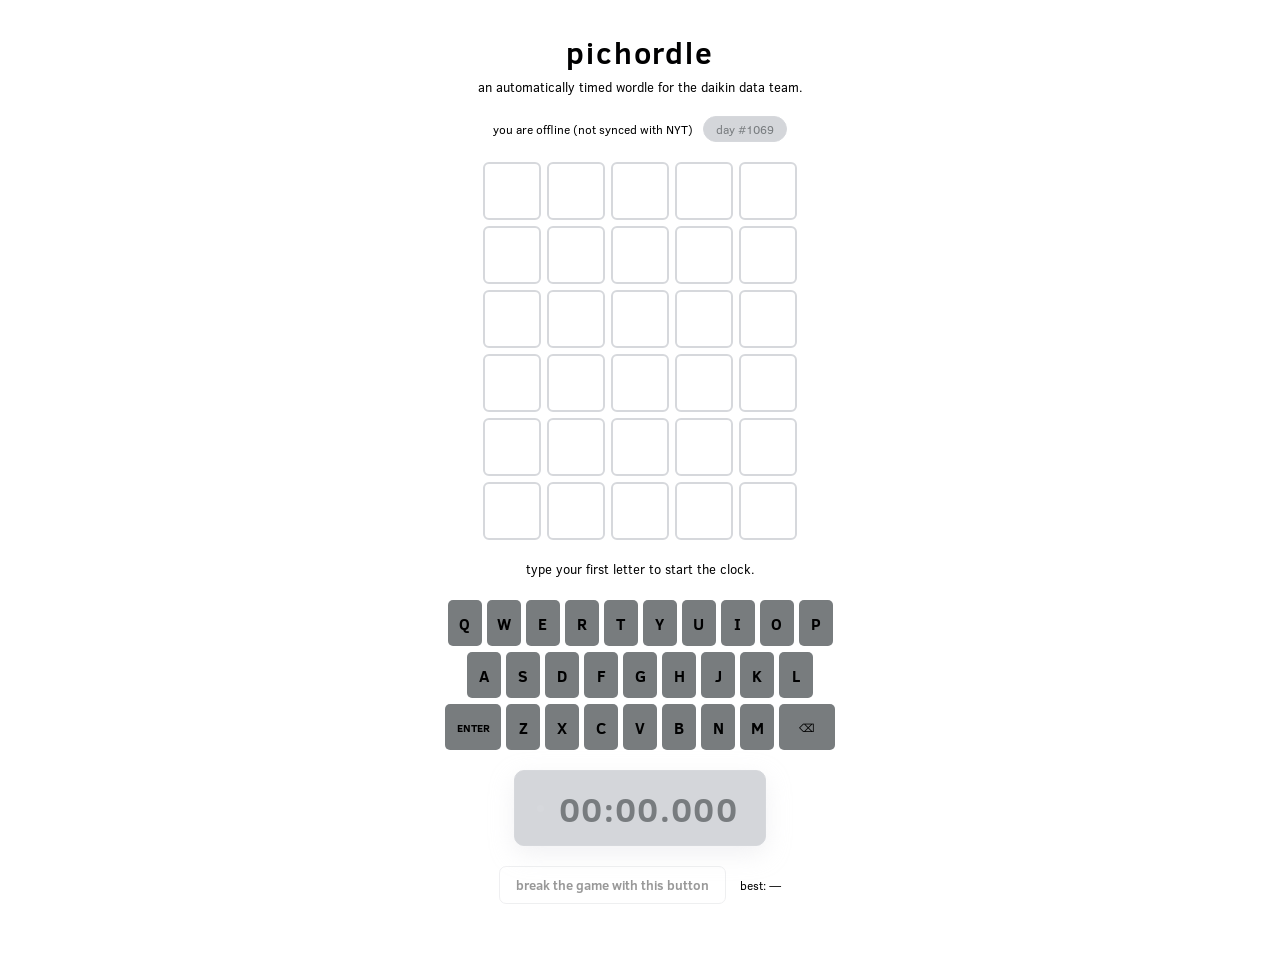
==== pichordle/index.html @ 68de8104 "added pichordle to index, testing out link to it. also updated readme finally" ====
<!DOCTYPE html>
<html lang="en">
<head>
<meta charset="UTF-8">
<meta name="viewport" content="width=device-width, initial-scale=1.0">
<title>pichordle</title>
<style>
  :root {
    --bg: #ffffff;
    --panel: #d4d6da;
    --tile-bg: #ffffff;
    --tile-border: #d6d8dc;
    --ink: #000001;
    --ink-dim: #000000;
    --accent: #0095e0a9;
    --accent-dim: #54c2f193;
    --dark: #000000;
    --white: #ffffff;
    --green: #6baa64;
    --yellow:#c8b458;
    --gray: #787c7f;
    --red: #B0574A;
    --sansserif: 'Clear Sans', 'Helvetica Neue', 'Arial', sans-serif;
  }

  * { box-sizing: border-box; }

  @font-face {
    font-family: "Clear Sans";
    src:
        url("../clearsans/ClearSans-Regular.woff") format("woff");
    font-weight: 400;
    font-style: normal;
    font-display: swap;
}

@font-face {
    font-family: "Clear Sans";
    src:
        url("../clearsans/ClearSans-Bold.woff") format("woff");
    font-weight: 700;
    font-style: normal;
    font-display: swap;
}

  body {
    margin: 0;
    min-height: 100vh;
    background: var(--bg);
    /* background-image: radial-gradient(circle at 50% -10%, rgba(16, 146, 245, 0.772), transparent 60%); */
    color: var(--ink);
    font-family: var(--sansserif);
    display: flex;
    justify-content: center;
    padding: 32px 16px 60px;
  }

  .app {
    width: 100%;
    max-width: 420px;
    display: flex;
    flex-direction: column;
    align-items: center;
    gap: 20px;
  }

  header { text-align: center; }

  .eyebrow {
    font-family: var(--sansserif);
    font-size: 12px;
    letter-spacing: 0.35em;
    color: var(--accent);
    margin: 0 0 6px;
    text-transform: uppercase;
  }

  h1 {
    font-family: var(--sansserif);
    font-size: 30px;
    font-weight: 700;
    letter-spacing: 0.06em;
    margin: 0 0 6px;
  }

  .tagline { font-family: var(--sansserif); font-size: 13px; color: var(--ink-dim); margin: 0; }

  .mode-row {
    display: flex;
    align-items: center;
    gap: 10px;
    font-family: var(--sansserif);
    font-size: 12px;
    color: var(--ink-dim);
  }

  .mode-badge {
    background: var(--panel);
    border: 1px solid var(--tile-border);
    border-radius: 999px;
    padding: 4px 12px;
    color: var(--gray);
  }

  .timer-wrap {
    display: flex;
    align-items: center;
    gap: 10px;
    background: var(--panel);
    border: 1px solid var(--tile-border);
    border-radius: 10px;
    padding: 14px 22px;
    box-shadow: inset 0 1px 0 rgba(214, 216, 220, 0.03), 0 8px 24px rgba(214, 216, 220, .35);
  }

  .timer {
    font-family: var(--sansserif);
    font-size: 34px;
    font-weight: 700;
    letter-spacing: 0.04em;
    font-variant-numeric: tabular-nums;
    color: var(--gray);
    transition: color 0.15s ease, text-shadow 0.15s ease;
    min-width: 9ch;
    text-align: center;
  }

  .timer.running { color: var(--white); text-shadow: 0 0 14px rgba(214, 216, 220, .35); }
  .timer.locked { animation: lockFlash 0.4s ease; }

  @keyframes lockFlash {
    0% { color: var(--ink); text-shadow: none; }
    35% { color: var(--bg); background: var(--accent); }
    100% { color: var(--ink); text-shadow: none; }
  }

  .timer-dot {
    width: 7px; height: 7px; border-radius: 50%;
    background: var(--tile-border);
    transition: background 0.2s ease, box-shadow 0.2s ease;
  }
  .timer-dot.live {
    background: var(--accent);
    box-shadow: 0 0 8px var(--accent);
    animation: pulse 1s ease-in-out infinite;
  }
  @keyframes pulse { 0%, 100% { opacity: 1; } 50% { opacity: 0.35; } }

  .board { display: grid; grid-template-rows: repeat(6, 1fr); gap: 6px; }
  .row { display: grid; grid-template-columns: repeat(5, 1fr); gap: 6px; }
  .row.shake { animation: shake 0.4s ease; }
  @keyframes shake {
    10%, 90% { transform: translateX(-2px); }
    20%, 80% { transform: translateX(4px); }
    30%, 50%, 70% { transform: translateX(-8px); }
    40%, 60% { transform: translateX(8px); }
  }

  .tile {
    width: 58px; height: 58px;
    border: 2px solid var(--tile-border);
    background: var(--tile-bg);
    border-radius: 6px;
    display: flex; align-items: center; justify-content: center;
    font-family: var(--sansserif);
    font-size: 26px; font-weight: 700;
    line-height: 1;
    color: var(--ink);
    text-transform: uppercase;
    transform-style: preserve-3d;
  }

  .tile span {
    transform: translateY(-0.06em);
  }

  .tile.filled { border-color: #565947; animation: pop 0.1s ease; }
  @keyframes pop { 0% { transform: scale(0.9); } 100% { transform: scale(1); } }

  .tile.flip {
    animation-name: flipTile;
    animation-duration: 0.55s;
    animation-timing-function: ease-in-out;
    animation-fill-mode: forwards;
  }

  @keyframes flipTile {
    0%   { transform: rotateX(0deg); border-color: var(--tile-border); background: var(--tile-bg); color: var(--ink); }
    50%  { transform: rotateX(90deg); color: var(--ink); }
    51%  { background: var(--row-bg, var(--tile-bg)); border-color: var(--row-bg, var(--tile-border)); color: var(--white); }
    100% { transform: rotateX(0deg); background: var(--row-bg, var(--tile-bg)); border-color: var(--row-bg, var(--tile-border)); color: var(--white); }
  }

  .tile.correct { --row-bg: var(--green); }
  .tile.present { --row-bg: var(--yellow); }
  .tile.absent  { --row-bg: var(--gray); }

  @media (prefers-reduced-motion: reduce) {
    .tile.flip { animation: none; }
    .tile.correct { background: var(--green); border-color: var(--green); color: var(--white); }
    .tile.present { background: var(--yellow); border-color: var(--yellow); color: var(--white); }
    .tile.absent  { background: var(--gray); border-color: var(--gray); color: var(--white); }
    .timer.locked { animation: none; }
    .row.shake { animation: none; }
  }

  .message { font-family: var(--sansserif); min-height: 20px; font-size: 13px; color: var(--ink-dim); text-align: center; }
  .message.win { color: var(--green); }
  .message.lose { color: var(--yellow); }
  .message.warn { color: var(--red); }

  .keyboard { display: flex; flex-direction: column; gap: 6px; width: 100%; max-width: 420px; }
  .krow { display: flex; justify-content: center; gap: 5px; }

  .key {
    font-family: var(--sansserif); font-weight: 550; font-size: 16px;
    background: #787c7e; color: var(--ink);
    border: none; border-radius: 5px;
    height: 46px; flex: 1; max-width: 34px;
    display: flex; align-items: center; justify-content: center;
    cursor: pointer; user-select: none;
    transition: background 0.15s ease, transform 0.05s ease;
  }
  .key:active { transform: scale(0.94); }
  .key:focus-visible { outline: 2px solid var(--accent); outline-offset: 2px; }
  .key.wide { max-width: 56px; font-size: 11px; }
  .key.correct { background: var(--green); color: #14170F; }
  .key.present { background: var(--yellow); color: #14170F; }
  .key.absent  { background: #d4d6da; color: var(--white); }
  .key:disabled { opacity: 0.4; cursor: default; }

  .controls {
    display: flex; align-items: center; gap: 14px;
    font-size: 12px; color: var(--ink-dim); font-family: var(--sansserif);
  }

  .new-word-btn {
    font-family: var(--sansserif); font-weight: 600; font-size: 13px;
    background: transparent; border: 1px solid var(--tile-border); color: var(--ink);
    padding: 9px 16px; border-radius: 7px; cursor: pointer;
    transition: border-color 0.15s ease, background 0.15s ease;
  }
  .new-word-btn:hover { border-color: var(--accent); }
  .new-word-btn:focus-visible { outline: 2px solid var(--accent); outline-offset: 2px; }
  .new-word-btn:disabled { opacity: 0.4; cursor: default; }

  @media (max-width: 380px) {
    .tile { width: 15vw; height: 15vw; font-size: 6vw; }
    .timer { font-size: 26px; }
  }
</style>
</head>
<body>
<div class="app">
  <header>
    <!-- <p class="eyebrow">an automatically timed wordle for the daikin data team.</p> -->
    <h1>pichordle</h1>
    <p class="tagline">an automatically timed wordle for the daikin data team.</p>
  </header>

  <div class="mode-row">
    <span id="modeLabel">Loading word lists…</span>
    <span class="mode-badge" id="dayBadge"></span>
  </div>

  <div class="board" id="board"></div>

  <div class="message" id="message">Loading word list…</div>

  <div class="keyboard" id="keyboard"></div>

  <div class="timer-wrap">
    <div class="timer-dot" id="timerDot"></div>
    <div class="timer" id="timer">00:00.000</div>
  </div>

  <div class="controls">
    <button class="new-word-btn" id="practiceBtn" disabled>break the game with this button</button>
    <span id="bestTime">best: —</span>
  </div>
</div>

<script>
(function () {
  // ---------------------------- word list sources ----------------------------------
  // in production, hosting these two newline-separated .txt files next to this
  // page will allow the fetches below to automatically pick them up:
  //   valid-wordle-words.txt  -> every guess players are allowed to submit
  //   wordle-answers.txt      -> the smaller pool that daily/practice answer is drawn from. might remove practice later
  const GUESS_LIST_URL = "valid-wordle-words.txt";
  const ANSWER_LIST_URL = "wordle-answers.txt";

  // Fallback so this preview still works with no file server behind it.
  const FALLBACK_ANSWERS = ["ABOUT","OTHER","WHICH","THEIR","THERE","FIRST","WATER","AFTER","WHERE","THINK",
    "WORLD","GREAT","SOUND","STILL","MOUNT","TABLE","STONE","LIGHT","SMILE","SPACE","PLANT","QUIET",
    "BRAVE","CROWN","DREAM","EARTH","FIELD","GHOST","HOUSE","IMAGE","LEMON","MONEY","NORTH","OCEAN",
    "PAPER","QUEEN","RIVER","SUGAR","TIGER","UNCLE","VOICE","WOMAN","YOUTH","ZEBRA","APPLE","BREAD",
    "CHESS","DANCE","EAGLE","FLAME","GRAPE","HONEY","IVORY","JELLY","LUCKY","MAGIC","NINJA","OLIVE",
    "PIANO","QUEST","ROYAL","SNAKE","TRUCK","UNITY","VITAL","WHALE","EXTRA","AMBER","BLAZE","CABLE",
    "DELTA","EMBER","FROST","GLIDE","HASTE","LODGE","MAPLE","NOBLE","ORBIT","PRIZE","RIDGE","STORM",
    "TOAST","URBAN","VALVE","WOVEN","YIELD"];
  const FALLBACK_EXTRA_GUESSES = ["ADIEU","STARE","CRANE","SLATE","TRACE","IRATE","ARISE","RAISE",
    "ALOOF","BEIGE","EPOCH","FUZZY","GAUZE","HUMID","LILAC","NAIVE","OXIDE","RUMBA","SIEVE","TULIP",
    "WALTZ","YACHT","FJORD","GUAVA","HYENA","OMEGA","PROXY","QUALM","RHYME","THYME","VOCAL","ABYSS",
    "BOUGH","CHUTE","DOUGH","FROTH","GRIME","HITCH","LATCH","MIRTH","NUDGE","OUNCE","PLUSH","QUOTA",
    "RELIC","SCORN"];

  const WORD_LEN = 5;
  const MAX_GUESSES = 6;
  // epoch for the daily word, day 0. not sure if this is necessary with the new pull logic
  const EPOCH = Date.UTC(2024, 0, 1);

  let VALID_GUESSES = new Set();
  let ANSWERS = [];
  let usingFallback = false;

  let target = "";
  let board = [];
  let currentRow = 0;
  let currentCol = 0;
  let gameOver = false;
  let animating = false;
  let startTime = null;
  let rafId = null;
  let bestTimeMs = null;
  let isDailyMode = true;
  const keyStatus = {};

  const boardEl = document.getElementById("board");
  const keyboardEl = document.getElementById("keyboard");
  const messageEl = document.getElementById("message");
  const timerEl = document.getElementById("timer");
  const timerDotEl = document.getElementById("timerDot");
  const bestTimeEl = document.getElementById("bestTime");
  const practiceBtn = document.getElementById("practiceBtn");
  const modeLabel = document.getElementById("modeLabel");
  const dayBadge = document.getElementById("dayBadge");

  function parseWordFile(text) {
    return text.split(/\r?\n/)
      .map(w => w.trim().toUpperCase())
      .filter(w => /^[A-Z]{5}$/.test(w));
  }

  async function loadWordLists() {
    try {
      const [guessText, answerText] = await Promise.all([
        fetch(GUESS_LIST_URL).then(r => { if (!r.ok) throw new Error("guess list missing"); return r.text(); }),
        fetch(ANSWER_LIST_URL).then(r => { if (!r.ok) throw new Error("answer list missing"); return r.text(); })
      ]);
      const guesses = parseWordFile(guessText);
      const answers = parseWordFile(answerText);
      if (guesses.length === 0 || answers.length === 0) throw new Error("empty list");
      answers.forEach(w => guesses.includes(w) || guesses.push(w)); // answers are always valid guesses
      VALID_GUESSES = new Set(guesses);
      ANSWERS = answers;
      usingFallback = false;
    } catch (e) {
      const guesses = FALLBACK_ANSWERS.concat(FALLBACK_EXTRA_GUESSES);
      VALID_GUESSES = new Set(guesses);
      ANSWERS = FALLBACK_ANSWERS;
      usingFallback = true;
    }
  }

  function dayIndex() {
    const now = new Date();
    const todayUTC = Date.UTC(now.getFullYear(), now.getMonth(), now.getDate());
    return Math.floor((todayUTC - EPOCH) / 86400000);
  }

   function todayDateStr() {
    const now = new Date();
    const y = now.getUTCFullYear();
    const m = String(now.getUTCMonth() + 1).padStart(2, "0");
    const d = String(now.getUTCDate()).padStart(2, "0");
    return `${y}-${m}-${d}`;
  }

  // a weekly triggered GitHub Action fetches 7 days of real NYT solutions server-side
  // (avoiding CORS) and commits them here as a { "YYYY-MM-DD": "WORD" } map.
  // https://www.nytimes.com/svc/wordle/v2/YYYY-MM-DD.json is the (unofficial) source.
  const WEEKLY_ANSWERS_URL = "week-answers.json";

  async function getDailyAnswer() {
    try {
      const res = await fetch(`${WEEKLY_ANSWERS_URL}?t=${Date.now()}`); // cache-bust
      if (!res.ok) throw new Error("answers-week.json not found");
      const data = await res.json(); // e.g. { "2026-07-25": "CRANE", ... }
      const dateStr = todayDateStr();
      const word = String(data[dateStr] || "").trim().toUpperCase();
      if (!/^[A-Z]{5}$/.test(word)) throw new Error(`no synced answer for ${dateStr}`);
      return { word, synced: true, date: dateStr };
    } catch (e) {
      // falls back to a locally-computed word if today's date isn't in the
      // synced file (probably either the action hasn't run this week yet, or the batch
      // ran out before this date, or i'm testing and the site is running locally).
      const idx = dayIndex();
      const word = ANSWERS[((idx % ANSWERS.length) + ANSWERS.length) % ANSWERS.length];
      return { word, synced: false };
    }
  }

  function getPracticeAnswer() {
    let word;
    do { word = ANSWERS[Math.floor(Math.random() * ANSWERS.length)]; } while (word === target && ANSWERS.length > 1);
    return word;
  }

  function formatTime(ms) {
    const m = Math.floor(ms / 60000);
    const s = Math.floor((ms % 60000) / 1000);
    const msPart = Math.floor(ms % 1000);
    return `${String(m).padStart(2,"0")}:${String(s).padStart(2,"0")}.${String(msPart).padStart(3,"0")}`;
  }

  function initBoard() {
    boardEl.innerHTML = "";
    board = [];
    for (let r = 0; r < MAX_GUESSES; r++) {
      const rowEl = document.createElement("div");
      rowEl.className = "row";
      const rowTiles = [];
      for (let c = 0; c < WORD_LEN; c++) {
        const tile = document.createElement("div");
        tile.className = "tile";
        const letterSpan = document.createElement("span");
        tile.appendChild(letterSpan);
        rowEl.appendChild(tile);
        rowTiles.push({ el: tile, textEl: letterSpan, letter: "" });
      }
      boardEl.appendChild(rowEl);
      board.push({ el: rowEl, tiles: rowTiles });
    }
  }

  const KEY_ROWS = [
    ["Q","W","E","R","T","Y","U","I","O","P"],
    ["A","S","D","F","G","H","J","K","L"],
    ["ENTER","Z","X","C","V","B","N","M","BACK"]
  ];

  function initKeyboard() {
    keyboardEl.innerHTML = "";
    KEY_ROWS.forEach(row => {
      const krow = document.createElement("div");
      krow.className = "krow";
      row.forEach(k => {
        const btn = document.createElement("button");
        btn.className = "key" + (k === "ENTER" || k === "BACK" ? " wide" : "");
        btn.textContent = k === "BACK" ? "⌫" : (k === "ENTER" ? "ENTER" : k);
        btn.dataset.key = k;
        btn.addEventListener("click", () => handleKey(k === "BACK" ? "Backspace" : (k === "ENTER" ? "Enter" : k)));
        krow.appendChild(btn);
      });
      keyboardEl.appendChild(krow);
    });
  }

  function refreshKeyboardColors() {
    document.querySelectorAll(".key").forEach(btn => {
      const status = keyStatus[btn.dataset.key];
      btn.classList.remove("correct","present","absent");
      if (status) btn.classList.add(status);
    });
  }

  function startTimerIfNeeded() {
    if (startTime !== null || gameOver) return;
    startTime = performance.now();
    timerEl.classList.add("running");
    timerDotEl.classList.add("live");
    tick();
  }

  function tick() {
    if (startTime === null) return;
    timerEl.textContent = formatTime(performance.now() - startTime);
    rafId = requestAnimationFrame(tick);
  }

  function stopTimer() {
    if (rafId !== null) cancelAnimationFrame(rafId);
    rafId = null;
    timerEl.classList.remove("running");
    timerDotEl.classList.remove("live");
    const elapsed = performance.now() - startTime;
    timerEl.textContent = formatTime(elapsed);
    timerEl.classList.add("locked");
    setTimeout(() => timerEl.classList.remove("locked"), 400);
    return elapsed;
  }

  function setMessage(text, kind) {
    messageEl.textContent = text;
    messageEl.className = "message" + (kind ? " " + kind : "");
  }

  function shakeCurrentRow() {
    const rowEl = board[currentRow].el;
    rowEl.classList.remove("shake");
    void rowEl.offsetWidth; // restart animation
    rowEl.classList.add("shake");
  }

  function handleKey(key) {
    if (gameOver || animating) return;

    if (/^[A-Za-z]$/.test(key)) {
      if (currentCol < WORD_LEN) {
        startTimerIfNeeded();
        const tile = board[currentRow].tiles[currentCol];
        tile.letter = key.toUpperCase();
        tile.textEl.textContent = tile.letter;
        tile.el.classList.add("filled");
        currentCol++;
      }
      return;
    }

    if (key === "Backspace") {
      if (currentCol > 0) {
        currentCol--;
        const tile = board[currentRow].tiles[currentCol];
        tile.letter = "";
        tile.textEl.textContent = "";
        tile.el.classList.remove("filled");
      }
      return;
    }

    if (key === "Enter") {
      if (currentCol !== WORD_LEN) { setMessage("not enough letters.", "warn"); shakeCurrentRow(); return; }
      const guess = board[currentRow].tiles.map(t => t.letter).join("");
      if (!VALID_GUESSES.has(guess)) {
        setMessage("not in word list.", "warn");
        shakeCurrentRow();
        return;
      }
      submitGuess(guess);
    }
  }

  function submitGuess(guess) {
    const result = evaluateGuess(guess, target);
    animating = true;
    setMessage("");

    const rowTiles = board[currentRow].tiles;
    const isWin = result.every(r => r === "correct");
    const isLastRow = currentRow === MAX_GUESSES - 1;
    const isDecidingRow = isWin || isLastRow;

    rowTiles.forEach((tile, i) => {
      tile.el.style.animationDelay = `${i * 300}ms`;
      tile.el.classList.add("flip", result[i]);

      setTimeout(() => {
        const letter = tile.letter;
        const current = keyStatus[letter];
        if (current !== "correct") keyStatus[letter] = result[i] === "present" && current === "correct" ? current : result[i];
        refreshKeyboardColors();
      }, i * 300 + 280);

      if (i === rowTiles.length - 1) {
        tile.el.addEventListener("animationend", function onEnd() {
          tile.el.removeEventListener("animationend", onEnd);
          animating = false;

          if (isDecidingRow) {
            const elapsed = stopTimer();
            gameOver = true;
            setKeyboardDisabled(true);
            if (isWin) {
              if (bestTimeMs === null || elapsed < bestTimeMs) {
                bestTimeMs = elapsed;
                bestTimeEl.textContent = `best: ${formatTime(bestTimeMs)}`;
              }
              setMessage(`Solved in ${formatTime(elapsed)}.`, "win");
            } else {
              setMessage(`too bad; today's word was ${target} — ${formatTime(elapsed)}.`, "lose");
            }
            if (isDailyMode) practiceBtn.disabled = false;
          } else {
            currentRow++;
            currentCol = 0;
          }
        }, { once: true });
      }
    });
  }

  function evaluateGuess(guess, target) {
    const result = new Array(WORD_LEN).fill("absent");
    const targetChars = target.split("");
    const guessChars = guess.split("");

    for (let i = 0; i < WORD_LEN; i++) {
      if (guessChars[i] === targetChars[i]) { result[i] = "correct"; targetChars[i] = null; }
    }
    for (let i = 0; i < WORD_LEN; i++) {
      if (result[i] === "correct") continue;
      const idx = targetChars.indexOf(guessChars[i]);
      if (idx !== -1) { result[i] = "present"; targetChars[idx] = null; }
    }
    return result;
  }

  function setKeyboardDisabled(disabled) {
    document.querySelectorAll(".key").forEach(btn => btn.disabled = disabled);
  }

  function resetRoundState() {
    currentRow = 0;
    currentCol = 0;
    gameOver = false;
    animating = false;
    startTime = null;
    if (rafId !== null) cancelAnimationFrame(rafId);
    rafId = null;
    for (const k in keyStatus) delete keyStatus[k];
    timerEl.textContent = "00:00.000";
    timerEl.classList.remove("running","locked");
    timerDotEl.classList.remove("live");
    initBoard();
    setKeyboardDisabled(false);
    refreshKeyboardColors();
  }

  async function startDaily() {
    isDailyMode = true;
    modeLabel.textContent = "Checking today's word…";
    const { word, synced, date } = await getDailyAnswer();
    target = word;
    modeLabel.textContent = synced ? "you are synced with NYT" : "you are offline (not synced with NYT)";
    dayBadge.textContent = synced ? date : `day #${dayIndex()}`;
    practiceBtn.disabled = true;
    setMessage("type your first letter to start the clock.");
    resetRoundState();
  }

  function startPractice() {
    isDailyMode = false;
    target = getPracticeAnswer();
    modeLabel.textContent = "practice round";
    dayBadge.textContent = "unlimited";
    setMessage("type your first letter to start the clock.");
    resetRoundState();
  }

  document.addEventListener("keydown", (e) => {
    if (e.metaKey || e.ctrlKey || e.altKey) return;
    if (e.key === "Enter") handleKey("Enter");
    else if (e.key === "Backspace") handleKey("Backspace");
    else if (/^[a-zA-Z]$/.test(e.key)) handleKey(e.key);
  });

  practiceBtn.addEventListener("click", startPractice);

  initKeyboard();
  loadWordLists().then(startDaily);
})();
</script>
</body>
</html>
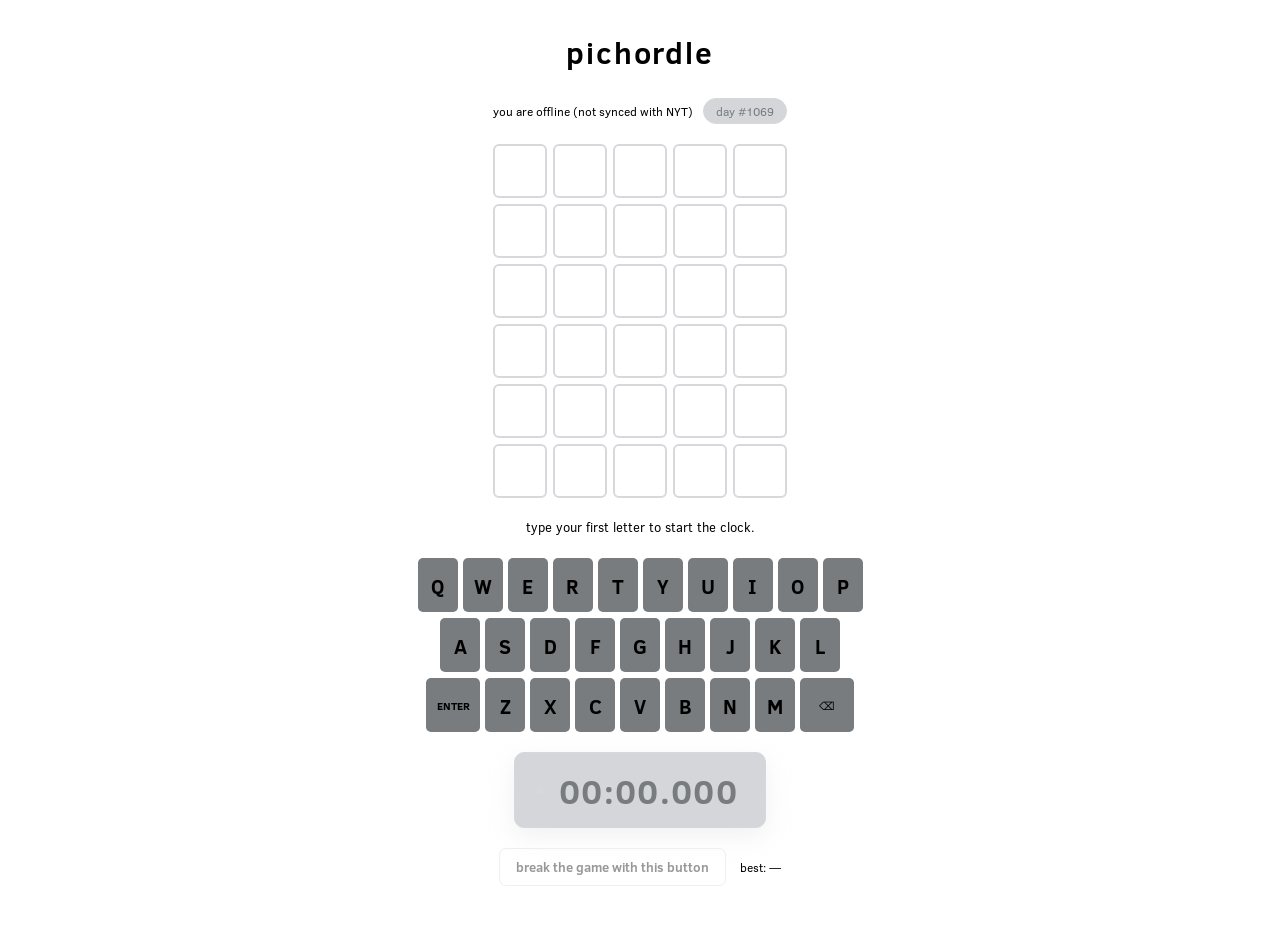
==== commit 65a03459: "fixed keyboard layout" ====
--- a/pichordle/index.html
+++ b/pichordle/index.html
@@ -3,6 +3,7 @@
 <head>
 <meta charset="UTF-8">
 <meta name="viewport" content="width=device-width, initial-scale=1.0">
+<link rel="icon" href="../images/winchonkun.png" />
 <title>pichordle</title>
 <style>
   :root {
@@ -157,7 +158,7 @@
   }
 
   .tile {
-    width: 58px; height: 58px;
+    width: 54px; height: 54px;
     border: 2px solid var(--tile-border);
     background: var(--tile-bg);
     border-radius: 6px;
@@ -213,17 +214,17 @@
   .krow { display: flex; justify-content: center; gap: 5px; }
 
   .key {
-    font-family: var(--sansserif); font-weight: 550; font-size: 16px;
+    font-family: var(--sansserif); font-weight: 505; font-size: 20px;
     background: #787c7e; color: var(--ink);
     border: none; border-radius: 5px;
-    height: 46px; flex: 1; max-width: 34px;
+    height: 54px; flex: 0 0 40px;
     display: flex; align-items: center; justify-content: center;
     cursor: pointer; user-select: none;
     transition: background 0.15s ease, transform 0.05s ease;
   }
   .key:active { transform: scale(0.94); }
   .key:focus-visible { outline: 2px solid var(--accent); outline-offset: 2px; }
-  .key.wide { max-width: 56px; font-size: 11px; }
+  .key.wide { flex: 0 0 54px; font-size: 11px; }
   .key.correct { background: var(--green); color: #14170F; }
   .key.present { background: var(--yellow); color: #14170F; }
   .key.absent  { background: #d4d6da; color: var(--white); }
@@ -247,6 +248,8 @@
   @media (max-width: 380px) {
     .tile { width: 15vw; height: 15vw; font-size: 6vw; }
     .timer { font-size: 26px; }
+    .key { flex-basis: 8.5vw; height: 12vw; font-size: 3.6vw; }
+    .key.wide { flex-basis: 12.5vw; } 
   }
 </style>
 </head>
@@ -255,11 +258,12 @@
   <header>
     <!-- <p class="eyebrow">an automatically timed wordle for the daikin data team.</p> -->
     <h1>pichordle</h1>
-    <p class="tagline">an automatically timed wordle for the daikin data team.</p>
+    <!-- <p class="tagline">an automatically timed wordle for the daikin data team.</p> -->
+    <!-- <p class="tagline">type your first letter to start the timer.</p> -->
   </header>
 
   <div class="mode-row">
-    <span id="modeLabel">Loading word lists…</span>
+    <span id="modeLabel">loading word lists…</span>
     <span class="mode-badge" id="dayBadge"></span>
   </div>
 
@@ -371,9 +375,9 @@
 
    function todayDateStr() {
     const now = new Date();
-    const y = now.getUTCFullYear();
-    const m = String(now.getUTCMonth() + 1).padStart(2, "0");
-    const d = String(now.getUTCDate()).padStart(2, "0");
+    const y = now.getFullYear();
+    const m = String(now.getMonth() + 1).padStart(2, "0");
+    const d = String(now.getDate()).padStart(2, "0");
     return `${y}-${m}-${d}`;
   }
 
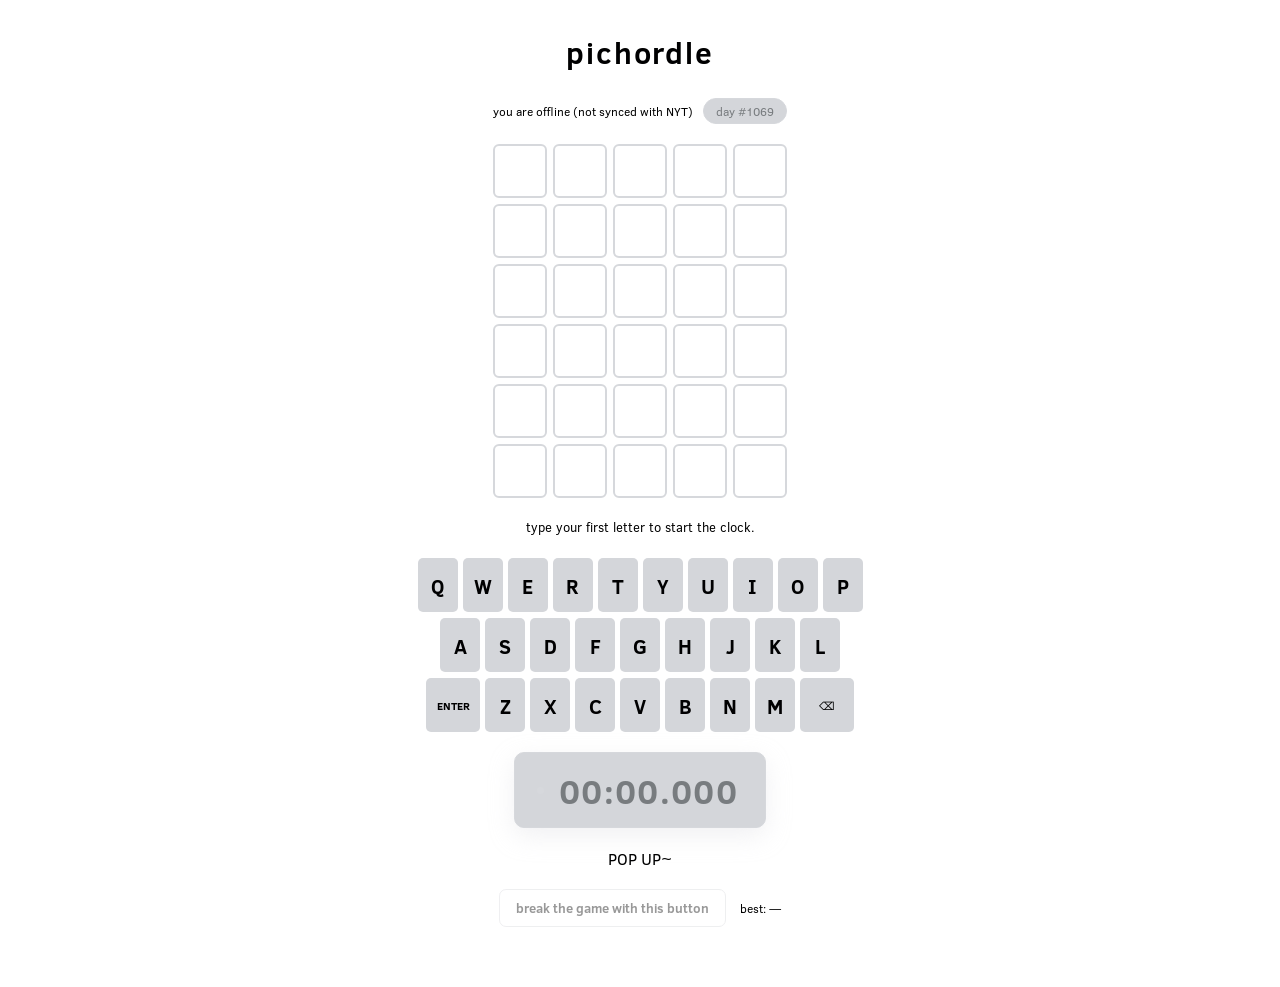
==== commit e1a8d8ab: "changed colors" ====
--- a/pichordle/index.html
+++ b/pichordle/index.html
@@ -215,7 +215,7 @@
 
   .key {
     font-family: var(--sansserif); font-weight: 505; font-size: 20px;
-    background: #787c7e; color: var(--ink);
+    background: #d4d6da; color: var(--ink);
     border: none; border-radius: 5px;
     height: 54px; flex: 0 0 40px;
     display: flex; align-items: center; justify-content: center;
@@ -225,10 +225,63 @@
   .key:active { transform: scale(0.94); }
   .key:focus-visible { outline: 2px solid var(--accent); outline-offset: 2px; }
   .key.wide { flex: 0 0 54px; font-size: 11px; }
-  .key.correct { background: var(--green); color: #14170F; }
-  .key.present { background: var(--yellow); color: #14170F; }
-  .key.absent  { background: #d4d6da; color: var(--white); }
+  .key.correct { background: var(--green); color: var(--white); }
+  .key.present { background: var(--yellow); color: var(--white); }
+  .key.absent  { background: #787c7e; color: var(--white); }
   .key:disabled { opacity: 0.4; cursor: default; }
+
+  /* Popup container */
+.popup {
+  position: relative;
+  display: inline-block;
+  cursor: pointer;
+}
+
+/* The actual popup (appears on top) */
+.popup .popuptext {
+  visibility: hidden;
+  width: 160px;
+  background-color: #555;
+  color: #fff;
+  text-align: center;
+  border-radius: 6px;
+  padding: 8px 0;
+  position: absolute;
+  z-index: 1;
+  bottom: 125%;
+  left: 50%;
+  margin-left: -80px;
+}
+
+/* Popup arrow */
+.popup .popuptext::after {
+  content: "";
+  position: absolute;
+  top: 100%;
+  left: 50%;
+  margin-left: -5px;
+  border-width: 5px;
+  border-style: solid;
+  border-color: #555 transparent transparent transparent;
+}
+
+/* Toggle this class when clicking on the popup container (hide and show the popup) */
+.popup .show {
+  visibility: visible;
+  -webkit-animation: fadeIn 1s;
+  animation: fadeIn 1s
+}
+
+/* Add animation (fade in the popup) */
+@-webkit-keyframes fadeIn {
+  from {opacity: 0;}
+  to {opacity: 1;}
+}
+
+@keyframes fadeIn {
+  from {opacity: 0;}
+  to {opacity:1 ;}
+}
 
   .controls {
     display: flex; align-items: center; gap: 14px;
@@ -278,6 +331,10 @@
     <div class="timer" id="timer">00:00.000</div>
   </div>
 
+  <div class="popup" onclick="myFunction()">POP UP~
+    <span class="popuptext" id="myPopup">POPCHONKUN!</span>
+  </div>
+
   <div class="controls">
     <button class="new-word-btn" id="practiceBtn" disabled>break the game with this button</button>
     <span id="bestTime">best: —</span>
@@ -285,6 +342,13 @@
 </div>
 
 <script>
+
+// clicky click popup.
+function myFunction() {
+  var popup = document.getElementById("myPopup");
+  popup.classList.toggle("show");
+}
+
 (function () {
   // ---------------------------- word list sources ----------------------------------
   // in production, hosting these two newline-separated .txt files next to this
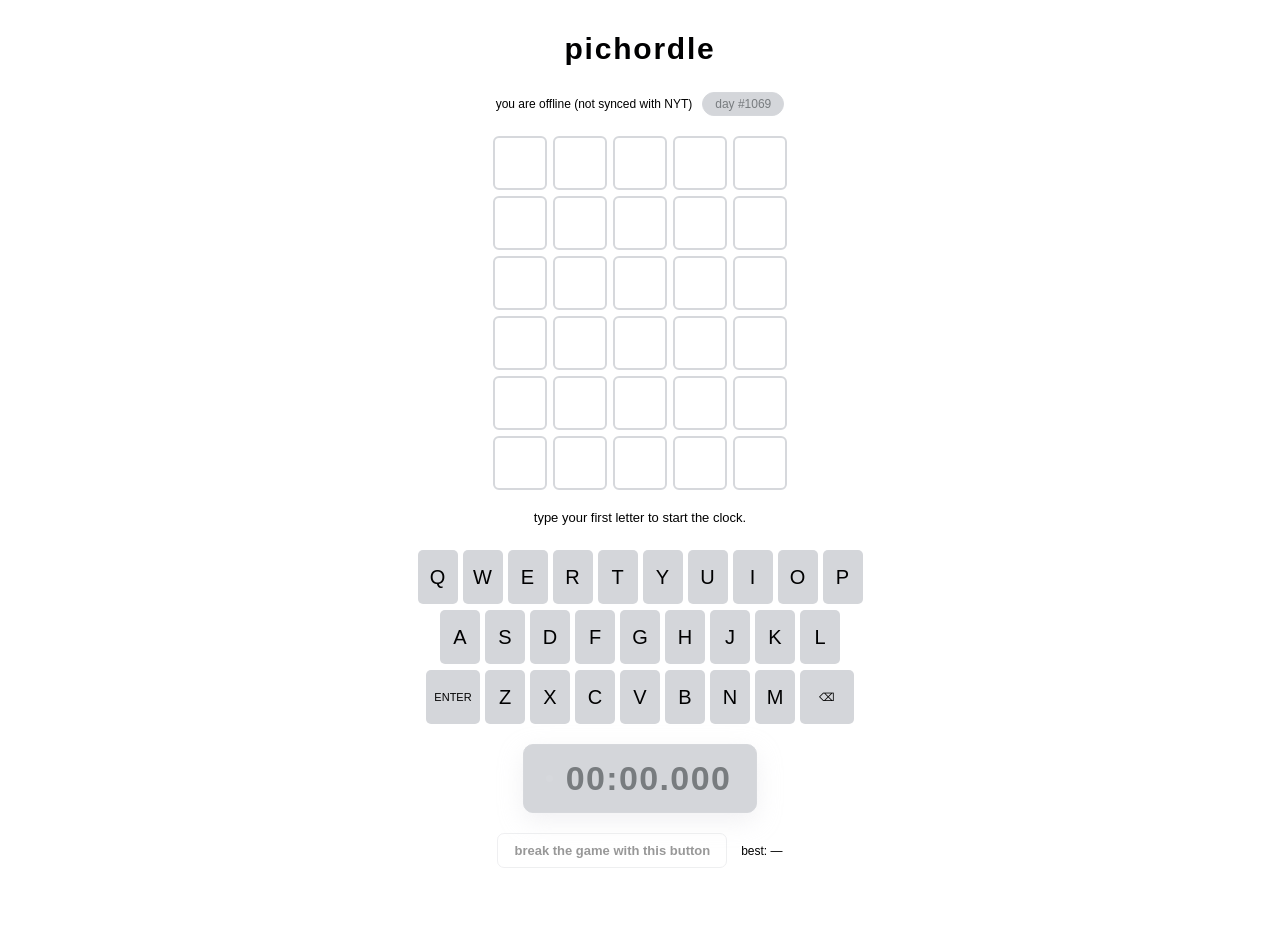
==== commit 83df29d2: "pushing fix for letter rank hierarchy (keyboard coloring per guess)" ====
--- a/pichordle/index.html
+++ b/pichordle/index.html
@@ -331,9 +331,9 @@
     <div class="timer" id="timer">00:00.000</div>
   </div>
 
-  <div class="popup" onclick="myFunction()">POP UP~
+  <!-- <div class="popup" onclick="myFunction()">POP UP~
     <span class="popuptext" id="myPopup">POPCHONKUN!</span>
-  </div>
+  </div> -->
 
   <div class="controls">
     <button class="new-word-btn" id="practiceBtn" disabled>break the game with this button</button>
@@ -625,8 +625,9 @@
 
       setTimeout(() => {
         const letter = tile.letter;
+        const rank = { absent: 0, present: 1, correct: 2 };
         const current = keyStatus[letter];
-        if (current !== "correct") keyStatus[letter] = result[i] === "present" && current === "correct" ? current : result[i];
+        if (!current || rank[result[i]] > rank[current]) keyStatus[letter] = result[i];
         refreshKeyboardColors();
       }, i * 300 + 280);
 
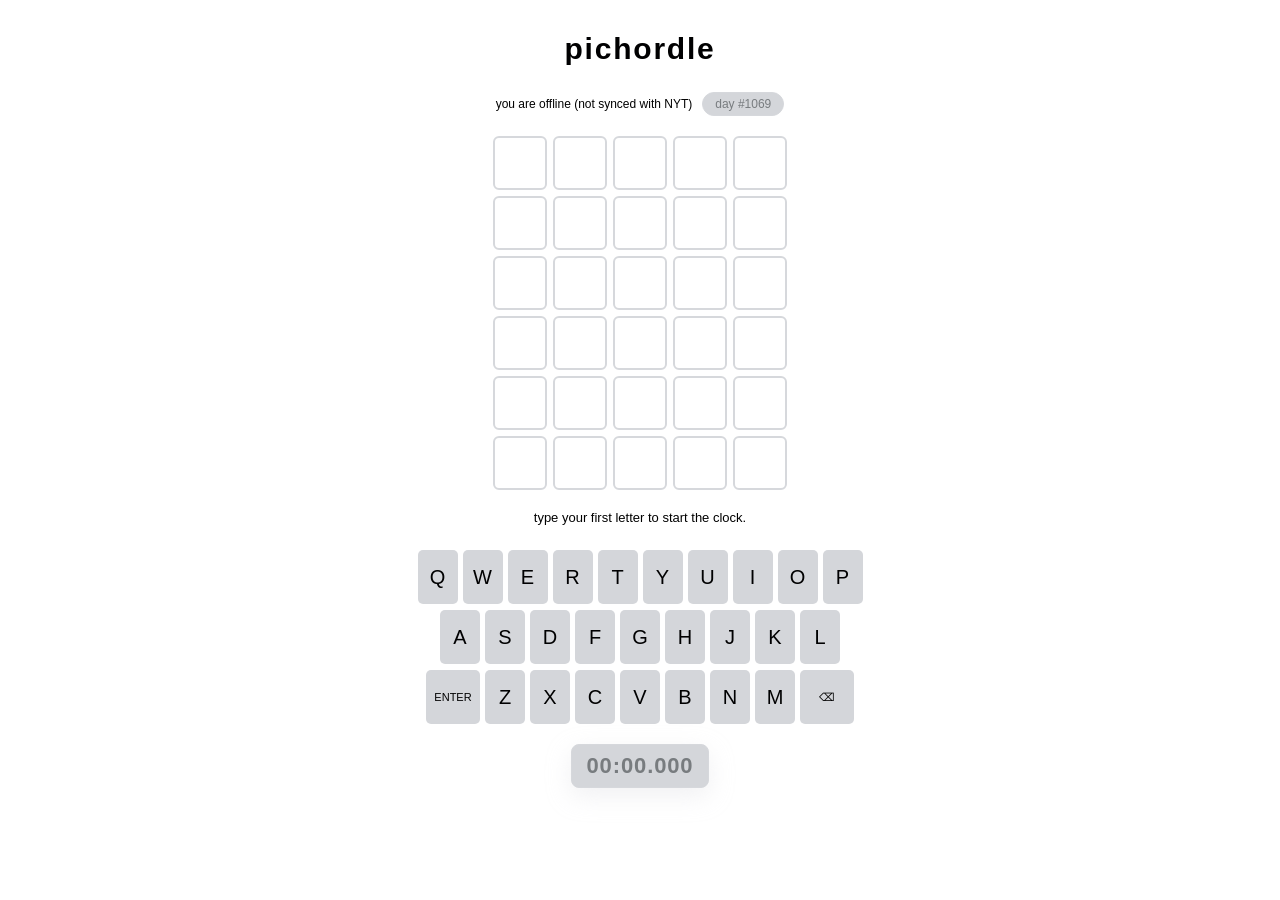
==== commit a4a97601: "removing broken practice mode and adding click to copy functionality" ====
--- a/pichordle/index.html
+++ b/pichordle/index.html
@@ -106,46 +106,36 @@
   .timer-wrap {
     display: flex;
     align-items: center;
-    gap: 10px;
+    justify-content: center;
     background: var(--panel);
     border: 1px solid var(--tile-border);
-    border-radius: 10px;
-    padding: 14px 22px;
+    border-radius: 8px;
+    padding: 8px 14px;
     box-shadow: inset 0 1px 0 rgba(214, 216, 220, 0.03), 0 8px 24px rgba(214, 216, 220, .35);
   }
 
   .timer {
     font-family: var(--sansserif);
-    font-size: 34px;
+    font-size: 22px;
     font-weight: 700;
     letter-spacing: 0.04em;
     font-variant-numeric: tabular-nums;
     color: var(--gray);
     transition: color 0.15s ease, text-shadow 0.15s ease;
-    min-width: 9ch;
+    min-width: 7ch;
     text-align: center;
   }
 
   .timer.running { color: var(--white); text-shadow: 0 0 14px rgba(214, 216, 220, .35); }
   .timer.locked { animation: lockFlash 0.4s ease; }
+  .timer.copyable { cursor: pointer; }
+  .timer.copyable:hover { text-decoration: underline; text-underline-offset: 5px; }
 
   @keyframes lockFlash {
     0% { color: var(--ink); text-shadow: none; }
     35% { color: var(--bg); background: var(--accent); }
     100% { color: var(--ink); text-shadow: none; }
   }
-
-  .timer-dot {
-    width: 7px; height: 7px; border-radius: 50%;
-    background: var(--tile-border);
-    transition: background 0.2s ease, box-shadow 0.2s ease;
-  }
-  .timer-dot.live {
-    background: var(--accent);
-    box-shadow: 0 0 8px var(--accent);
-    animation: pulse 1s ease-in-out infinite;
-  }
-  @keyframes pulse { 0%, 100% { opacity: 1; } 50% { opacity: 0.35; } }
 
   .board { display: grid; grid-template-rows: repeat(6, 1fr); gap: 6px; }
   .row { display: grid; grid-template-columns: repeat(5, 1fr); gap: 6px; }
@@ -283,20 +273,6 @@
   to {opacity:1 ;}
 }
 
-  .controls {
-    display: flex; align-items: center; gap: 14px;
-    font-size: 12px; color: var(--ink-dim); font-family: var(--sansserif);
-  }
-
-  .new-word-btn {
-    font-family: var(--sansserif); font-weight: 600; font-size: 13px;
-    background: transparent; border: 1px solid var(--tile-border); color: var(--ink);
-    padding: 9px 16px; border-radius: 7px; cursor: pointer;
-    transition: border-color 0.15s ease, background 0.15s ease;
-  }
-  .new-word-btn:hover { border-color: var(--accent); }
-  .new-word-btn:focus-visible { outline: 2px solid var(--accent); outline-offset: 2px; }
-  .new-word-btn:disabled { opacity: 0.4; cursor: default; }
 
   @media (max-width: 380px) {
     .tile { width: 15vw; height: 15vw; font-size: 6vw; }
@@ -327,7 +303,6 @@
   <div class="keyboard" id="keyboard"></div>
 
   <div class="timer-wrap">
-    <div class="timer-dot" id="timerDot"></div>
     <div class="timer" id="timer">00:00.000</div>
   </div>
 
@@ -335,10 +310,6 @@
     <span class="popuptext" id="myPopup">POPCHONKUN!</span>
   </div> -->
 
-  <div class="controls">
-    <button class="new-word-btn" id="practiceBtn" disabled>break the game with this button</button>
-    <span id="bestTime">best: —</span>
-  </div>
 </div>
 
 <script>
@@ -354,7 +325,7 @@
   // in production, hosting these two newline-separated .txt files next to this
   // page will allow the fetches below to automatically pick them up:
   //   valid-wordle-words.txt  -> every guess players are allowed to submit
-  //   wordle-answers.txt      -> the smaller pool that daily/practice answer is drawn from. might remove practice later
+  //   wordle-answers.txt      -> the smaller pool that the daily answer is drawn from
   const GUESS_LIST_URL = "valid-wordle-words.txt";
   const ANSWER_LIST_URL = "wordle-answers.txt";
 
@@ -390,17 +361,54 @@
   let animating = false;
   let startTime = null;
   let rafId = null;
-  let bestTimeMs = null;
-  let isDailyMode = true;
+  let guessHistory = [];
+  let finalTimeText = null;
+  let copyRevertTimeout = null;
   const keyStatus = {};
+
+  // ---------------------------- persistence (per-browser, not per-person) ----------------------------
+  // localStorage only identifies *this browser*, not a real person — clearing storage, incognito,
+  // or a different device all reset it. good enough to stop casual same-browser replay of today's
+  // word; a future leaderboard would need this same playerId submitted to a real backend.
+  const STORAGE_KEY_PLAYER = "pichordle_player_id";
+  const STORAGE_KEY_DAILY = "pichordle_daily_result";
+
+  function getPlayerId() {
+    try {
+      let id = localStorage.getItem(STORAGE_KEY_PLAYER);
+      if (!id) {
+        id = (crypto.randomUUID && crypto.randomUUID()) || `p_${Date.now()}_${Math.random().toString(36).slice(2)}`;
+        localStorage.setItem(STORAGE_KEY_PLAYER, id);
+      }
+      return id;
+    } catch (e) {
+      return null; // storage unavailable (private mode, disabled, etc.) — just skip persistence
+    }
+  }
+
+  function loadDailyResult() {
+    try {
+      const raw = localStorage.getItem(STORAGE_KEY_DAILY);
+      if (!raw) return null;
+      const data = JSON.parse(raw);
+      return data && data.date === todayDateStr() ? data : null;
+    } catch (e) {
+      return null;
+    }
+  }
+
+  function saveDailyResult(data) {
+    try {
+      localStorage.setItem(STORAGE_KEY_DAILY, JSON.stringify(data));
+    } catch (e) {
+      // storage unavailable; nothing to do
+    }
+  }
 
   const boardEl = document.getElementById("board");
   const keyboardEl = document.getElementById("keyboard");
   const messageEl = document.getElementById("message");
   const timerEl = document.getElementById("timer");
-  const timerDotEl = document.getElementById("timerDot");
-  const bestTimeEl = document.getElementById("bestTime");
-  const practiceBtn = document.getElementById("practiceBtn");
   const modeLabel = document.getElementById("modeLabel");
   const dayBadge = document.getElementById("dayBadge");
 
@@ -469,12 +477,6 @@
     }
   }
 
-  function getPracticeAnswer() {
-    let word;
-    do { word = ANSWERS[Math.floor(Math.random() * ANSWERS.length)]; } while (word === target && ANSWERS.length > 1);
-    return word;
-  }
-
   function formatTime(ms) {
     const m = Math.floor(ms / 60000);
     const s = Math.floor((ms % 60000) / 1000);
@@ -537,7 +539,6 @@
     if (startTime !== null || gameOver) return;
     startTime = performance.now();
     timerEl.classList.add("running");
-    timerDotEl.classList.add("live");
     tick();
   }
 
@@ -551,12 +552,23 @@
     if (rafId !== null) cancelAnimationFrame(rafId);
     rafId = null;
     timerEl.classList.remove("running");
-    timerDotEl.classList.remove("live");
     const elapsed = performance.now() - startTime;
     timerEl.textContent = formatTime(elapsed);
     timerEl.classList.add("locked");
     setTimeout(() => timerEl.classList.remove("locked"), 400);
     return elapsed;
+  }
+
+  function copyTimerText() {
+    if (!gameOver || !finalTimeText || !navigator.clipboard || !navigator.clipboard.writeText) return;
+    navigator.clipboard.writeText(finalTimeText).then(() => {
+      clearTimeout(copyRevertTimeout);
+      timerEl.textContent = "copied";
+      timerEl.classList.remove("locked");
+      void timerEl.offsetWidth; // restart animation
+      timerEl.classList.add("locked");
+      copyRevertTimeout = setTimeout(() => { timerEl.textContent = finalTimeText; }, 700);
+    }).catch(() => {}); // clipboard blocked/denied; fail silently
   }
 
   function setMessage(text, kind) {
@@ -611,6 +623,7 @@
 
   function submitGuess(guess) {
     const result = evaluateGuess(guess, target);
+    guessHistory.push(guess);
     animating = true;
     setMessage("");
 
@@ -640,16 +653,21 @@
             const elapsed = stopTimer();
             gameOver = true;
             setKeyboardDisabled(true);
+            finalTimeText = formatTime(elapsed);
+            timerEl.classList.add("copyable");
+            timerEl.title = "click to copy your time";
             if (isWin) {
-              if (bestTimeMs === null || elapsed < bestTimeMs) {
-                bestTimeMs = elapsed;
-                bestTimeEl.textContent = `best: ${formatTime(bestTimeMs)}`;
-              }
               setMessage(`Solved in ${formatTime(elapsed)}.`, "win");
             } else {
               setMessage(`too bad; today's word was ${target} — ${formatTime(elapsed)}.`, "lose");
             }
-            if (isDailyMode) practiceBtn.disabled = false;
+            saveDailyResult({
+              date: todayDateStr(),
+              word: target,
+              guesses: guessHistory.slice(),
+              isWin,
+              elapsedMs: elapsed
+            });
           } else {
             currentRow++;
             currentCol = 0;
@@ -685,36 +703,70 @@
     gameOver = false;
     animating = false;
     startTime = null;
+    guessHistory = [];
+    finalTimeText = null;
+    clearTimeout(copyRevertTimeout);
     if (rafId !== null) cancelAnimationFrame(rafId);
     rafId = null;
     for (const k in keyStatus) delete keyStatus[k];
     timerEl.textContent = "00:00.000";
-    timerEl.classList.remove("running","locked");
-    timerDotEl.classList.remove("live");
+    timerEl.classList.remove("running","locked","copyable");
+    timerEl.removeAttribute("title");
     initBoard();
     setKeyboardDisabled(false);
     refreshKeyboardColors();
   }
 
   async function startDaily() {
-    isDailyMode = true;
     modeLabel.textContent = "Checking today's word…";
     const { word, synced, date } = await getDailyAnswer();
     target = word;
     modeLabel.textContent = synced ? "you are synced with NYT" : "you are offline (not synced with NYT)";
     dayBadge.textContent = synced ? date : `day #${dayIndex()}`;
-    practiceBtn.disabled = true;
-    setMessage("type your first letter to start the clock.");
+
+    const saved = loadDailyResult();
+    if (saved && saved.word === target && Array.isArray(saved.guesses) && saved.guesses.length) {
+      restoreDailyResult(saved);
+    } else {
+      setMessage("type your first letter to start the clock.");
+      resetRoundState();
+    }
+  }
+
+  function restoreDailyResult(record) {
     resetRoundState();
-  }
-
-  function startPractice() {
-    isDailyMode = false;
-    target = getPracticeAnswer();
-    modeLabel.textContent = "practice round";
-    dayBadge.textContent = "unlimited";
-    setMessage("type your first letter to start the clock.");
-    resetRoundState();
+    const rank = { absent: 0, present: 1, correct: 2 };
+    const COLORS = { correct: "var(--green)", present: "var(--yellow)", absent: "var(--gray)" };
+
+    record.guesses.forEach((guess, r) => {
+      const result = evaluateGuess(guess, target);
+      board[r].tiles.forEach((tile, i) => {
+        tile.letter = guess[i];
+        tile.textEl.textContent = guess[i];
+        tile.el.classList.add("filled", result[i]);
+        tile.el.style.background = COLORS[result[i]];
+        tile.el.style.borderColor = COLORS[result[i]];
+        tile.el.style.color = "var(--white)";
+
+        const current = keyStatus[tile.letter];
+        if (!current || rank[result[i]] > rank[current]) keyStatus[tile.letter] = result[i];
+      });
+      currentRow = r + 1;
+    });
+    refreshKeyboardColors();
+
+    gameOver = true;
+    setKeyboardDisabled(true);
+    finalTimeText = formatTime(record.elapsedMs);
+    timerEl.textContent = finalTimeText;
+    timerEl.classList.add("copyable");
+    timerEl.title = "click to copy your time";
+
+    if (record.isWin) {
+      setMessage(`your time today was ${formatTime(record.elapsedMs)}. come back tomorrow!`, "win");
+    } else {
+      setMessage(`you flopped today; the word was ${target} — ${formatTime(record.elapsedMs)}.`, "lose");
+    }
   }
 
   document.addEventListener("keydown", (e) => {
@@ -724,8 +776,9 @@
     else if (/^[a-zA-Z]$/.test(e.key)) handleKey(e.key);
   });
 
-  practiceBtn.addEventListener("click", startPractice);
-
+  timerEl.addEventListener("click", copyTimerText);
+
+  getPlayerId();
   initKeyboard();
   loadWordLists().then(startDaily);
 })();
